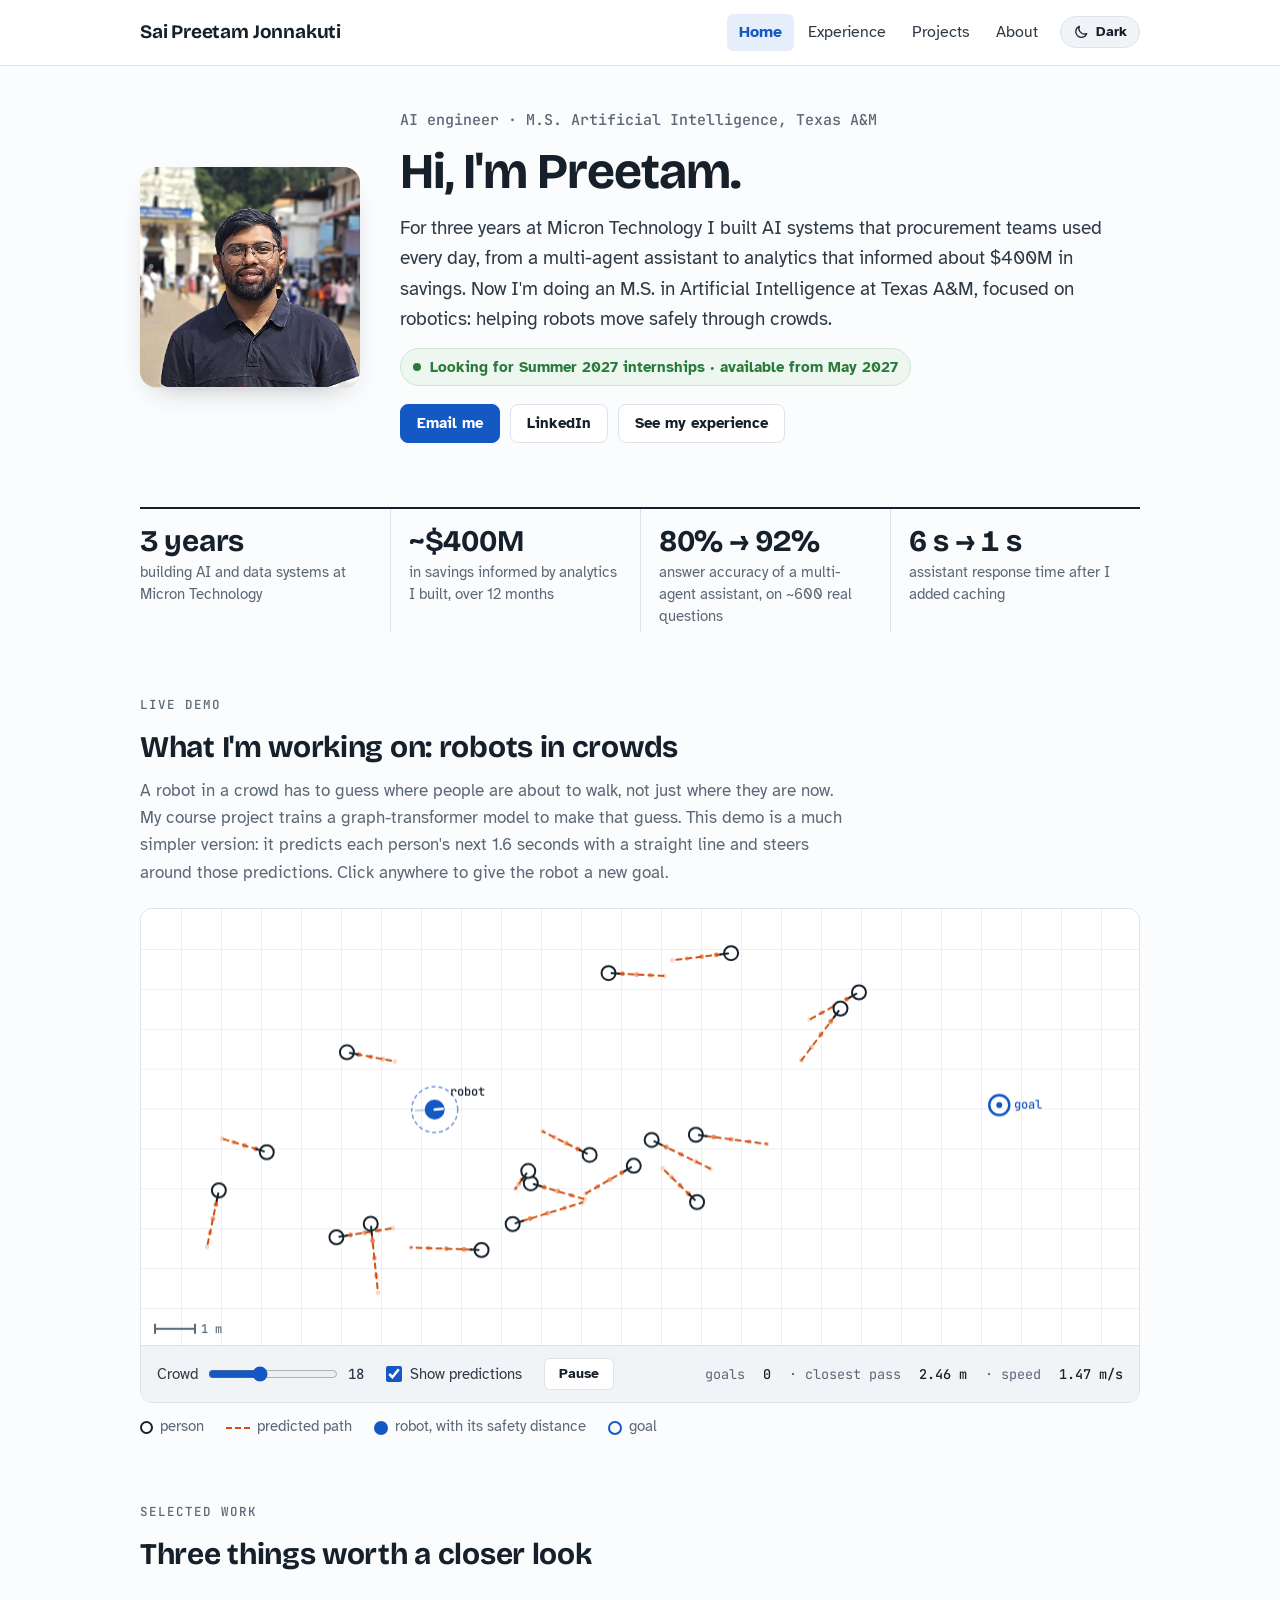
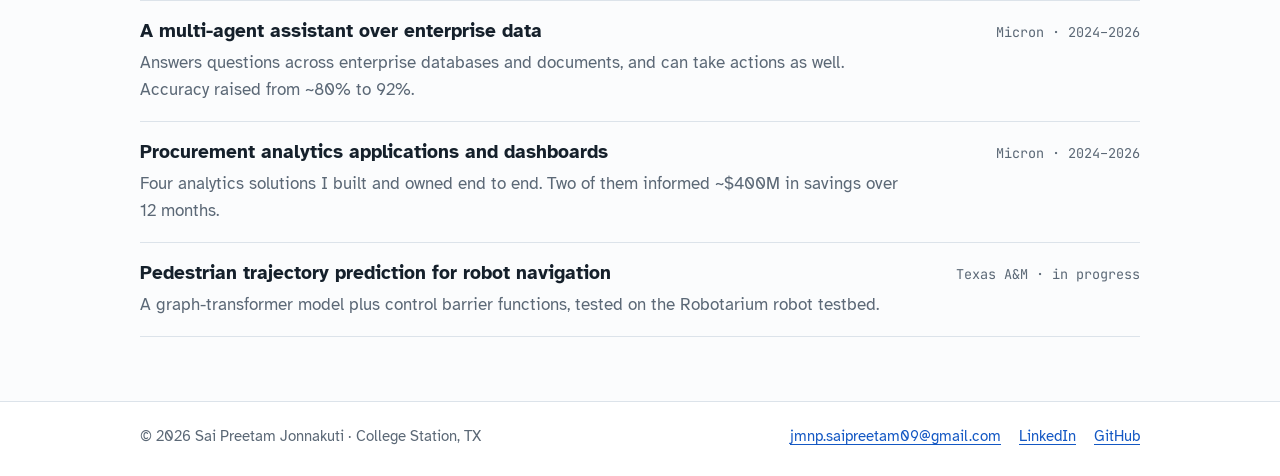
==== index.html @ 2eed58ea "Add portfolio site: Home, Experience, Projects and About pages Light and dark themes, live crowd-nav" ====
<!DOCTYPE html>
<html lang="en">
<head>
<meta charset="utf-8">
<meta name="viewport" content="width=device-width, initial-scale=1">
<title>Sai Preetam Jonnakuti</title>
<meta name="description" content="AI engineer and M.S. AI student at Texas A&M. Three years building AI systems at Micron Technology; now working on robot navigation in crowds. Looking for Summer 2027 internships.">
<meta property="og:type" content="website">
<meta property="og:title" content="Sai Preetam Jonnakuti">
<meta property="og:description" content="AI engineer and M.S. AI student at Texas A&M. Three years building AI systems at Micron Technology; now working on robot navigation in crowds. Looking for Summer 2027 internships.">
<meta property="og:url" content="https://preetam09.github.io/">
<meta property="og:image" content="https://preetam09.github.io/assets/preetam.jpg">
<meta name="color-scheme" content="light dark">
<script>try{var t=localStorage.getItem("theme");if(t==="dark"||t==="light")document.documentElement.setAttribute("data-theme",t);}catch(e){}</script>
<link rel="icon" href="data:image/svg+xml,%3Csvg xmlns='http://www.w3.org/2000/svg' viewBox='0 0 64 64'%3E%3Crect width='64' height='64' rx='14' fill='%231458c4'/%3E%3Ccircle cx='24' cy='40' r='9' fill='%23fff'/%3E%3Cpath d='M30 34 L48 18' stroke='%23fff' stroke-width='5' stroke-linecap='round' stroke-dasharray='5 6'/%3E%3C/svg%3E">
<link rel="preconnect" href="https://fonts.googleapis.com">
<link rel="preconnect" href="https://fonts.gstatic.com" crossorigin>
<link rel="stylesheet" href="https://fonts.googleapis.com/css2?family=Atkinson+Hyperlegible:ital,wght@0,400;0,700;1,400&family=Bricolage+Grotesque:opsz,wght@12..96,500;12..96,700&family=JetBrains+Mono:wght@400;500;700&display=swap">
<link rel="stylesheet" href="assets/style.css">
</head>
<body>
<header class="site-head">
  <div class="wrap">
    <a class="brand" href="index.html">Sai Preetam Jonnakuti</a>
    <div class="head-right">
      <nav class="nav" aria-label="Pages"><a href="index.html" aria-current="page">Home</a><a href="experience.html">Experience</a><a href="projects.html">Projects</a><a href="about.html">About</a></nav>
      <button type="button" class="theme-toggle" id="theme-toggle" aria-label="Switch to dark mode"><span>Dark</span></button>
    </div>
  </div>
</header>
<main>
  <div class="wrap">

<section class="hero" aria-label="Introduction">
  <img class="portrait" src="assets/preetam.jpg" alt="Portrait of Sai Preetam Jonnakuti" width="720" height="720">
  <div class="hero-text">
    <p class="role">AI engineer · M.S. Artificial Intelligence, Texas A&amp;M</p>
    <h1>Hi, I'm Preetam.</h1>
    <p class="lede">For three years at Micron Technology I built AI systems that procurement teams used every day, from a multi-agent assistant to analytics that informed about $400M in savings. Now I'm doing an M.S. in Artificial Intelligence at Texas A&amp;M, focused on robotics: helping robots move safely through crowds.</p>
    <p class="status">Looking for Summer 2027 internships · available from May 2027</p>
    <div class="actions">
      <a class="btn primary" href="mailto:jmnp.saipreetam09@gmail.com">Email me</a>
      <a class="btn" href="https://www.linkedin.com/in/sai-preetam-b53589212" target="_blank" rel="noopener">LinkedIn</a>
      <a class="btn" href="experience.html">See my experience</a>
    </div>
  </div>
</section>

<section class="stats" aria-label="Results at a glance">
  <div class="stat"><b>3 years</b><span>building AI and data systems at Micron Technology</span></div>
  <div class="stat"><b>~$400M</b><span>in savings informed by analytics I built, over 12 months</span></div>
  <div class="stat"><b>80% → 92%</b><span>answer accuracy of a multi-agent assistant, on ~600 real questions</span></div>
  <div class="stat"><b>6 s → 1 s</b><span>assistant response time after I added caching</span></div>
</section>

<section aria-labelledby="demo-h">
  <div class="section-head">
    <p class="eyebrow">Live demo</p>
    <h2 id="demo-h">What I'm working on: robots in crowds</h2>
    <p>A robot in a crowd has to guess where people are about to walk, not just where they are now. My course project trains a graph-transformer model to make that guess. This demo is a much simpler version: it predicts each person's next 1.6 seconds with a straight line and steers around those predictions. Click anywhere to give the robot a new goal.</p>
  </div>
  <div class="demo-card">
    <canvas id="demo" aria-label="Simulation: a robot predicts where pedestrians will walk and steers around them to reach a goal you choose"></canvas>
    <div class="demo-bar">
      <label>Crowd <input type="range" id="crowd" min="4" max="40" value="18" aria-label="Number of pedestrians"><output id="crowd-n">18</output></label>
      <label><input type="checkbox" id="preds" checked> Show predictions</label>
      <button type="button" id="play">Pause</button>
      <span class="telemetry" aria-live="off">goals <b id="t-goals">0</b> · closest pass <b id="t-min">–</b> · speed <b id="t-speed">0.00 m/s</b></span>
    </div>
  </div>
  <div class="legend">
    <span><i class="lg-ped"></i>person</span>
    <span><i class="lg-pred"></i>predicted path</span>
    <span><i class="lg-bot"></i>robot, with its safety distance</span>
    <span><i class="lg-goal"></i>goal</span>
  </div>
</section>

<section aria-labelledby="work-h">
  <div class="section-head">
    <p class="eyebrow">Selected work</p>
    <h2 id="work-h">Three things worth a closer look</h2>
  </div>
  <div class="rows">
    <a class="row" href="experience.html#assistant">
      <h3>A multi-agent assistant over enterprise data</h3><span class="when">Micron · 2024–2026</span>
      <p>Answers questions across enterprise databases and documents, and can take actions as well. Accuracy raised from ~80% to 92%.</p>
    </a>
    <a class="row" href="experience.html#analytics">
      <h3>Procurement analytics applications and dashboards</h3><span class="when">Micron · 2024–2026</span>
      <p>Four analytics solutions I built and owned end to end. Two of them informed ~$400M in savings over 12 months.</p>
    </a>
    <a class="row" href="projects.html#trajectory">
      <h3>Pedestrian trajectory prediction for robot navigation</h3><span class="when">Texas A&amp;M · in progress</span>
      <p>A graph-transformer model plus control barrier functions, tested on the Robotarium robot testbed.</p>
    </a>
  </div>
</section>

  </div>
</main>
<footer class="site-foot">
  <div class="wrap">
    <span>© 2026 Sai Preetam Jonnakuti · College Station, TX</span>
    <nav aria-label="Elsewhere">
      <a href="mailto:jmnp.saipreetam09@gmail.com">jmnp.saipreetam09@gmail.com</a>
      <a href="https://www.linkedin.com/in/sai-preetam-b53589212" target="_blank" rel="noopener">LinkedIn</a>
      <a href="https://github.com/Preetam09" target="_blank" rel="noopener">GitHub</a>
    </nav>
  </div>
</footer>
<script src="assets/site.js"></script>
<script src="assets/sim.js"></script>
</body>
</html>
---- assets/style.css ----
/* Layout: one centered reading column (~1040px), plain header with name + 4 links,
   hero = portrait beside intro, then a ruled stats row, the live demo, and simple lists. */
:root {
  --bg: #fbfcfd;
  --surface: #f1f4f7;
  --card: #ffffff;
  --ink: #15202b;
  --body: #2e3a46;
  --muted: #5b6876;
  --line: #dce3ea;
  --accent: #1458c4;
  --accent-soft: #e7eefb;
  --warm: #d4500f;
  --ok: #2b7a3d;
  --accent-hover: #0f4aa8;
  --on-accent: #ffffff;
  --status-bg: #edf7ef;
  --status-line: #cfe7d4;
  --pill-bg: #fff3e8;
  --pill-fg: #a8410d;
  --shadow: rgba(21, 32, 43, 0.45);
  --display: "Bricolage Grotesque", "Segoe UI", system-ui, sans-serif;
  --text: "Atkinson Hyperlegible", system-ui, -apple-system, "Segoe UI", Roboto, sans-serif;
  --mono: "JetBrains Mono", ui-monospace, SFMono-Regular, Menlo, Consolas, monospace;
  color-scheme: light;
}
@media (prefers-color-scheme: dark) {
  :root:not([data-theme="light"]) {
    --bg: #0f1419; --surface: #18202a; --card: #141b23; --ink: #eef2f6; --body: #c9d2dc; --muted: #94a1af; --line: #2a3542;
    --accent: #6ea8ff; --accent-soft: #1c2a40; --warm: #ff8a4c; --ok: #5fd07a; --accent-hover: #8dbbff; --on-accent: #0b1220;
    --status-bg: #132a1b; --status-line: #24492f; --pill-bg: #3a2414; --pill-fg: #ffb27d; --shadow: rgba(0, 0, 0, 0.6);
    color-scheme: dark;
  }
}
:root[data-theme="dark"] {
  --bg: #0f1419; --surface: #18202a; --card: #141b23; --ink: #eef2f6; --body: #c9d2dc; --muted: #94a1af; --line: #2a3542;
  --accent: #6ea8ff; --accent-soft: #1c2a40; --warm: #ff8a4c; --ok: #5fd07a; --accent-hover: #8dbbff; --on-accent: #0b1220;
  --status-bg: #132a1b; --status-line: #24492f; --pill-bg: #3a2414; --pill-fg: #ffb27d; --shadow: rgba(0, 0, 0, 0.6);
  color-scheme: dark;
}

* { box-sizing: border-box; }
html { -webkit-text-size-adjust: 100%; scroll-behavior: smooth; }
body {
  margin: 0;
  background: var(--bg);
  color: var(--body);
  font: 17px/1.6 var(--text);
}
img { max-width: 100%; display: block; }
a { color: var(--accent); text-underline-offset: 3px; text-decoration-thickness: 1px; }
a:hover { text-decoration-thickness: 2px; }
:focus-visible { outline: 3px solid var(--accent); outline-offset: 3px; border-radius: 3px; }
::selection { background: var(--accent-soft); }

.wrap {
  max-width: 1040px;
  margin: 0 auto;
  padding-left: max(20px, env(safe-area-inset-left, 0px));
  padding-right: max(20px, env(safe-area-inset-right, 0px));
}

/* ---------- header ---------- */
.site-head { border-bottom: 1px solid var(--line); background: var(--card); }
.site-head .wrap { display: flex; flex-wrap: wrap; align-items: center; justify-content: space-between; gap: 8px 24px; padding-block: 14px; }
.brand { font: 700 19px/1.2 var(--display); color: var(--ink); text-decoration: none; letter-spacing: -0.01em; }
.brand span { color: var(--muted); font-weight: 500; }
.head-right { display: flex; flex-wrap: wrap; align-items: center; gap: 6px 10px; }
.nav { display: flex; flex-wrap: wrap; gap: 2px; }
.theme-toggle {
  display: inline-flex; align-items: center; gap: 7px; cursor: pointer;
  font: 700 14px/1 var(--text); color: var(--ink); background: var(--surface);
  border: 1px solid var(--line); border-radius: 999px; padding: 7px 12px;
}
.theme-toggle:hover { border-color: var(--muted); }
.theme-toggle svg { width: 16px; height: 16px; flex: none; }
.nav a {
  color: var(--body); text-decoration: none; font-size: 15.5px;
  padding: 6px 12px; border-radius: 6px;
}
.nav a:hover { background: var(--surface); }
.nav a[aria-current="page"] { color: var(--accent); background: var(--accent-soft); font-weight: 700; }

main { padding-block: 44px 64px; }
main > .wrap { display: grid; gap: 64px; }
main > .wrap > * { min-width: 0; }

h1, h2, h3 { color: var(--ink); text-wrap: balance; }
h1 { font: 700 clamp(34px, 5vw, 50px)/1.08 var(--display); letter-spacing: -0.02em; margin: 0; }
h2 { font: 700 clamp(24px, 3vw, 30px)/1.2 var(--display); letter-spacing: -0.01em; margin: 0 0 6px; }
h3 { font: 700 19px/1.35 var(--text); margin: 0; }
p { margin: 0; }
.lede { font-size: 19px; color: var(--body); max-width: 62ch; }
.muted { color: var(--muted); }
.eyebrow { font: 500 12.5px/1.4 var(--mono); letter-spacing: 0.08em; text-transform: uppercase; color: var(--muted); margin: 0 0 10px; }
.section-head { display: grid; gap: 6px; margin-bottom: 22px; }
.section-head p { color: var(--muted); max-width: 64ch; }

/* ---------- hero ---------- */
.hero { display: grid; grid-template-columns: 220px minmax(0, 1fr); gap: 40px; align-items: center; }
.portrait { width: 220px; height: auto; aspect-ratio: 1; border-radius: 16px; object-fit: cover; background: var(--surface); box-shadow: 0 1px 0 var(--line), 0 12px 30px -18px var(--shadow); }
.hero-text { display: grid; gap: 14px; min-width: 0; }
.role { font: 500 15px/1.4 var(--mono); color: var(--muted); margin: 0; }
.status {
  display: inline-flex; align-items: center; gap: 9px; justify-self: start;
  background: var(--status-bg); color: var(--ok); border: 1px solid var(--status-line);
  padding: 6px 12px; border-radius: 999px; font-size: 15px; font-weight: 700;
}
.status::before { content: ""; width: 8px; height: 8px; border-radius: 50%; background: var(--ok); flex: none; }
.actions { display: flex; flex-wrap: wrap; gap: 10px; margin-top: 4px; }
.btn {
  display: inline-flex; align-items: center; gap: 8px;
  font: 700 15px/1 var(--text); text-decoration: none;
  padding: 11px 16px; border-radius: 8px; border: 1px solid var(--line);
  background: var(--card); color: var(--ink); cursor: pointer;
}
.btn:hover { border-color: var(--muted); text-decoration: none; }
.btn.primary { background: var(--accent); border-color: var(--accent); color: var(--on-accent); }
.btn.primary:hover { background: var(--accent-hover); border-color: var(--accent-hover); }
@media (max-width: 720px) {
  .hero { grid-template-columns: minmax(0, 1fr); gap: 22px; }
  .portrait { width: 150px; }
}

/* ---------- stats ---------- */
.stats { display: grid; grid-template-columns: repeat(4, minmax(0, 1fr)); border-top: 2px solid var(--ink); }
.stat { padding: 16px 18px 4px 0; display: grid; gap: 4px; align-content: start; }
.stat + .stat { padding-left: 18px; border-left: 1px solid var(--line); }
.stat b { font: 700 clamp(22px, 6vw, 30px)/1.1 var(--display); color: var(--ink); font-variant-numeric: tabular-nums; letter-spacing: -0.01em; }
.stat span { font-size: 15px; color: var(--muted); line-height: 1.45; }
@media (max-width: 820px) {
  .stats { grid-template-columns: repeat(2, minmax(0, 1fr)); }
  .stat:nth-child(3) { border-left: 0; padding-left: 0; }
  .stat:nth-child(n+3) { border-top: 1px solid var(--line); margin-top: 8px; }
}

/* ---------- demo ---------- */
.demo-card { border: 1px solid var(--line); border-radius: 12px; background: var(--card); overflow: hidden; }
#demo { display: block; width: 100%; aspect-ratio: 16 / 7; cursor: crosshair; touch-action: manipulation; }
@media (max-width: 640px) { #demo { aspect-ratio: 1 / 1; } }
.demo-bar {
  display: flex; flex-wrap: wrap; align-items: center; gap: 10px 22px;
  padding: 12px 16px; border-top: 1px solid var(--line); background: var(--surface);
  font-size: 15px;
}
.demo-bar label { display: inline-flex; align-items: center; gap: 8px; cursor: pointer; }
.demo-bar input[type="range"] { accent-color: var(--accent); width: 130px; }
.demo-bar input[type="checkbox"] { accent-color: var(--accent); width: 16px; height: 16px; margin: 0; }
.demo-bar output { font: 500 14px/1 var(--mono); min-width: 2ch; }
.demo-bar button { font: 700 14px/1 var(--text); padding: 8px 14px; border-radius: 6px; border: 1px solid var(--line); background: var(--card); color: var(--ink); cursor: pointer; }
.demo-bar button:hover { border-color: var(--muted); }
.telemetry { display: flex; flex-wrap: wrap; gap: 4px 18px; margin-left: auto; font: 13.5px/1.5 var(--mono); color: var(--muted); }
.telemetry b { color: var(--ink); font-weight: 500; font-variant-numeric: tabular-nums; }
@media (max-width: 640px) { .telemetry { margin-left: 0; } }
.legend { display: flex; flex-wrap: wrap; gap: 6px 22px; margin-top: 12px; font-size: 14.5px; color: var(--muted); }
.legend i { display: inline-block; vertical-align: middle; margin-right: 7px; }
.lg-ped { width: 13px; height: 13px; border-radius: 50%; border: 2px solid var(--ink); background: var(--card); }
.lg-pred { width: 24px; border-top: 2px dashed var(--warm); }
.lg-bot { width: 14px; height: 14px; border-radius: 50%; background: var(--accent); }
.lg-goal { width: 14px; height: 14px; border-radius: 50%; border: 2px solid var(--accent); }

/* ---------- lists of work ---------- */
.rows { display: grid; border-top: 1px solid var(--line); }
.row {
  display: grid; grid-template-columns: minmax(0, 1fr) auto; gap: 4px 24px; align-items: baseline;
  padding: 18px 0; border-bottom: 1px solid var(--line); color: inherit; text-decoration: none;
}
a.row:hover h3 { color: var(--accent); }
.row p { grid-column: 1 / -1; color: var(--muted); max-width: 70ch; }
.when { font: 13.5px/1.4 var(--mono); color: var(--muted); white-space: nowrap; }
.go { font: 500 14px/1 var(--mono); color: var(--accent); }

/* ---------- experience ---------- */
.job { display: grid; gap: 14px; }
.job-head { display: flex; flex-wrap: wrap; align-items: baseline; justify-content: space-between; gap: 4px 20px; padding-bottom: 10px; border-bottom: 2px solid var(--ink); }
.job-head h2 { margin: 0; }
.job-head .role { width: 100%; }
.sub { font: 700 15px/1.3 var(--mono); color: var(--muted); letter-spacing: 0.04em; text-transform: uppercase; margin: 10px 0 2px; scroll-margin-top: 20px; }
.points { margin: 0; padding-left: 20px; display: grid; gap: 10px; max-width: 76ch; }
.points li::marker { color: var(--accent); }
.points b { color: var(--ink); }
.note { background: var(--surface); border-radius: 12px; padding: 22px 24px; display: grid; gap: 12px; }
.note h2 { font-size: 22px; }

/* ---------- projects ---------- */
.grid-2 { display: grid; grid-template-columns: repeat(2, minmax(0, 1fr)); gap: 18px; }
@media (max-width: 760px) { .grid-2 { grid-template-columns: minmax(0, 1fr); } }
.proj { border: 1px solid var(--line); border-radius: 12px; background: var(--card); padding: 20px 22px; display: flex; flex-direction: column; gap: 10px; min-width: 0; scroll-margin-top: 20px; }
.proj.feature { border-color: var(--accent); box-shadow: inset 0 3px 0 var(--accent); }
.proj-head { display: flex; flex-wrap: wrap; gap: 4px 14px; align-items: baseline; justify-content: space-between; }
.proj p { color: var(--body); }
.proj .when { white-space: normal; }
@media (max-width: 560px) { .row { grid-template-columns: minmax(0, 1fr); } }
.tags { display: flex; flex-wrap: wrap; gap: 6px; margin-top: auto; padding-top: 4px; }
.tags span { font: 12.5px/1.6 var(--mono); color: var(--muted); background: var(--surface); padding: 1px 8px; border-radius: 4px; }
.pill { font: 700 12px/1.5 var(--mono); padding: 2px 8px; border-radius: 999px; background: var(--pill-bg); color: var(--pill-fg); white-space: nowrap; }
.pill.live { background: var(--status-bg); color: var(--ok); }
.stack { display: grid; gap: 18px; }

/* ---------- about ---------- */
.about-grid { display: grid; grid-template-columns: minmax(0, 1.4fr) minmax(0, 1fr); gap: 48px; align-items: start; }
@media (max-width: 820px) { .about-grid { grid-template-columns: minmax(0, 1fr); gap: 40px; } }
.prose { display: grid; gap: 14px; max-width: 64ch; }
.edu { display: grid; gap: 4px; padding: 16px 0; border-bottom: 1px solid var(--line); }
.edu:first-of-type { border-top: 1px solid var(--line); }
.edu-head { display: flex; flex-wrap: wrap; justify-content: space-between; gap: 2px 16px; align-items: baseline; }
.skills { display: grid; gap: 14px; margin: 0; }
.skills div { display: grid; gap: 2px; }
.skills dt { font: 700 13px/1.4 var(--mono); text-transform: uppercase; letter-spacing: 0.06em; color: var(--muted); }
.skills dd { margin: 0; }
.contact { background: var(--card); border: 1px solid var(--line); border-radius: 12px; padding: 22px 24px; display: grid; gap: 14px; }
.contact dl { margin: 0; display: grid; grid-template-columns: minmax(0, 1fr); gap: 2px; }
.contact dd + dt { margin-top: 10px; }
.contact dt { font: 13px/1.4 var(--mono); color: var(--muted); text-transform: uppercase; letter-spacing: 0.06em; }
.contact dd { margin: 0; overflow-wrap: anywhere; }
.copy { font: 700 12.5px/1 var(--text); margin-left: 8px; padding: 5px 9px; border-radius: 5px; border: 1px solid var(--line); background: var(--card); color: var(--ink); cursor: pointer; vertical-align: 1px; }
.copy:hover { border-color: var(--muted); }
.section-head + .about-grid { margin-top: -36px; }

/* ---------- footer ---------- */
.site-foot { border-top: 1px solid var(--line); background: var(--card); }
.site-foot .wrap { display: flex; flex-wrap: wrap; justify-content: space-between; gap: 10px 24px; padding-block: 22px 28px; font-size: 15px; color: var(--muted); }
.site-foot nav { display: flex; flex-wrap: wrap; gap: 6px 18px; }

@media (prefers-reduced-motion: reduce) { html { scroll-behavior: auto; } }
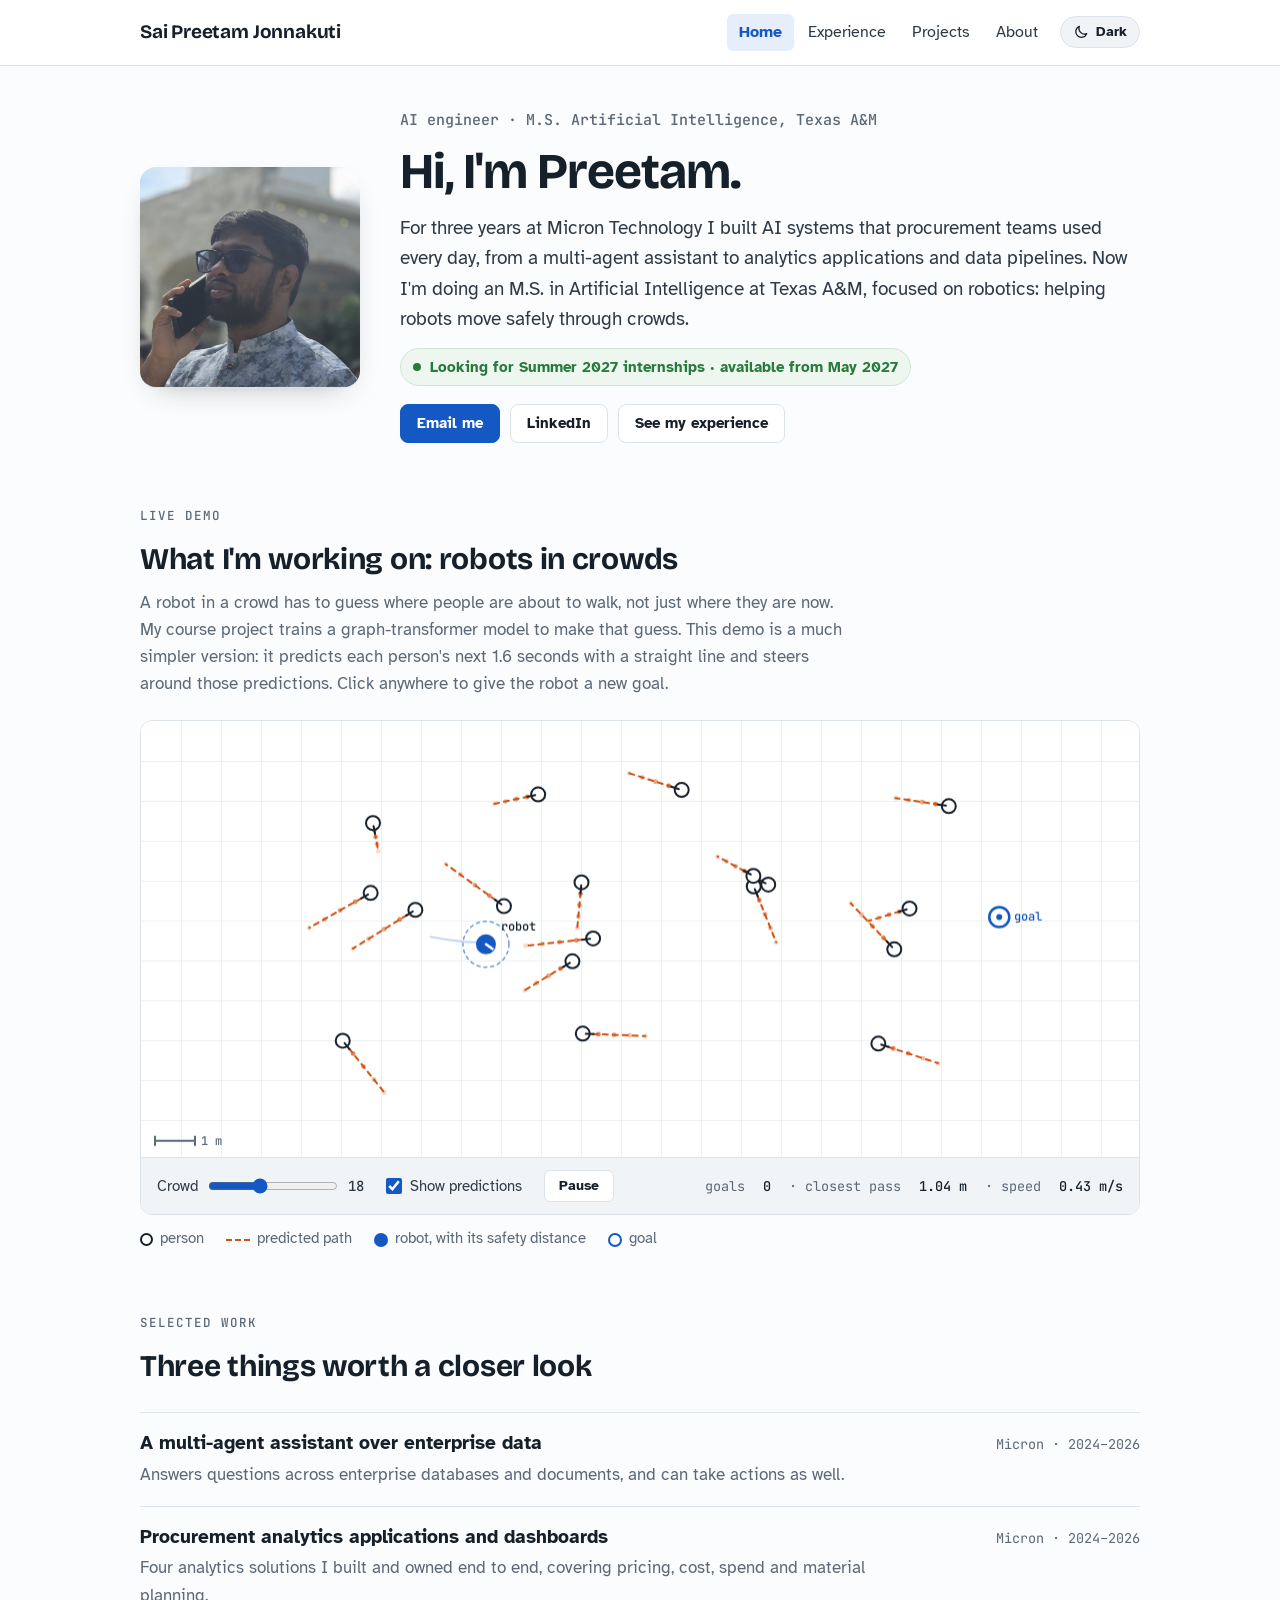
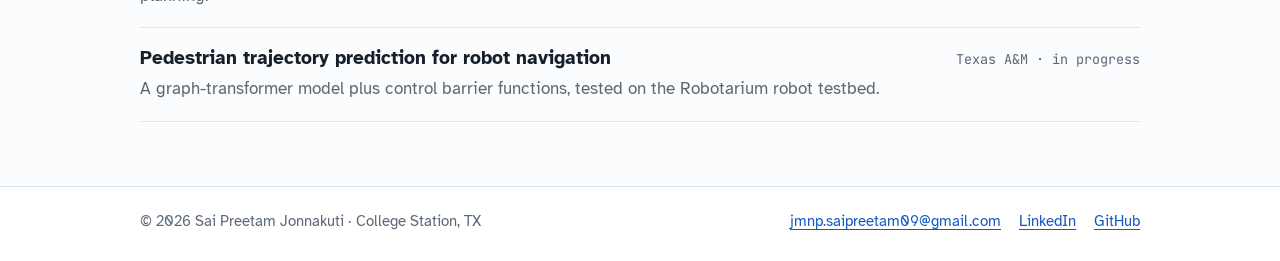
==== commit d606edcd: "Use new portrait; remove headline numbers from the home page Co-Authored-By: Claude Opus 5.5 <norepl" ====
--- a/index.html
+++ b/index.html
@@ -36,7 +36,7 @@
   <div class="hero-text">
     <p class="role">AI engineer · M.S. Artificial Intelligence, Texas A&amp;M</p>
     <h1>Hi, I'm Preetam.</h1>
-    <p class="lede">For three years at Micron Technology I built AI systems that procurement teams used every day, from a multi-agent assistant to analytics that informed about $400M in savings. Now I'm doing an M.S. in Artificial Intelligence at Texas A&amp;M, focused on robotics: helping robots move safely through crowds.</p>
+    <p class="lede">For three years at Micron Technology I built AI systems that procurement teams used every day, from a multi-agent assistant to analytics applications and data pipelines. Now I'm doing an M.S. in Artificial Intelligence at Texas A&amp;M, focused on robotics: helping robots move safely through crowds.</p>
     <p class="status">Looking for Summer 2027 internships · available from May 2027</p>
     <div class="actions">
       <a class="btn primary" href="mailto:jmnp.saipreetam09@gmail.com">Email me</a>
@@ -44,13 +44,6 @@
       <a class="btn" href="experience.html">See my experience</a>
     </div>
   </div>
-</section>
-
-<section class="stats" aria-label="Results at a glance">
-  <div class="stat"><b>3 years</b><span>building AI and data systems at Micron Technology</span></div>
-  <div class="stat"><b>~$400M</b><span>in savings informed by analytics I built, over 12 months</span></div>
-  <div class="stat"><b>80% → 92%</b><span>answer accuracy of a multi-agent assistant, on ~600 real questions</span></div>
-  <div class="stat"><b>6 s → 1 s</b><span>assistant response time after I added caching</span></div>
 </section>
 
 <section aria-labelledby="demo-h">
@@ -84,11 +77,11 @@
   <div class="rows">
     <a class="row" href="experience.html#assistant">
       <h3>A multi-agent assistant over enterprise data</h3><span class="when">Micron · 2024–2026</span>
-      <p>Answers questions across enterprise databases and documents, and can take actions as well. Accuracy raised from ~80% to 92%.</p>
+      <p>Answers questions across enterprise databases and documents, and can take actions as well.</p>
     </a>
     <a class="row" href="experience.html#analytics">
       <h3>Procurement analytics applications and dashboards</h3><span class="when">Micron · 2024–2026</span>
-      <p>Four analytics solutions I built and owned end to end. Two of them informed ~$400M in savings over 12 months.</p>
+      <p>Four analytics solutions I built and owned end to end, covering pricing, cost, spend and material planning.</p>
     </a>
     <a class="row" href="projects.html#trajectory">
       <h3>Pedestrian trajectory prediction for robot navigation</h3><span class="when">Texas A&amp;M · in progress</span>
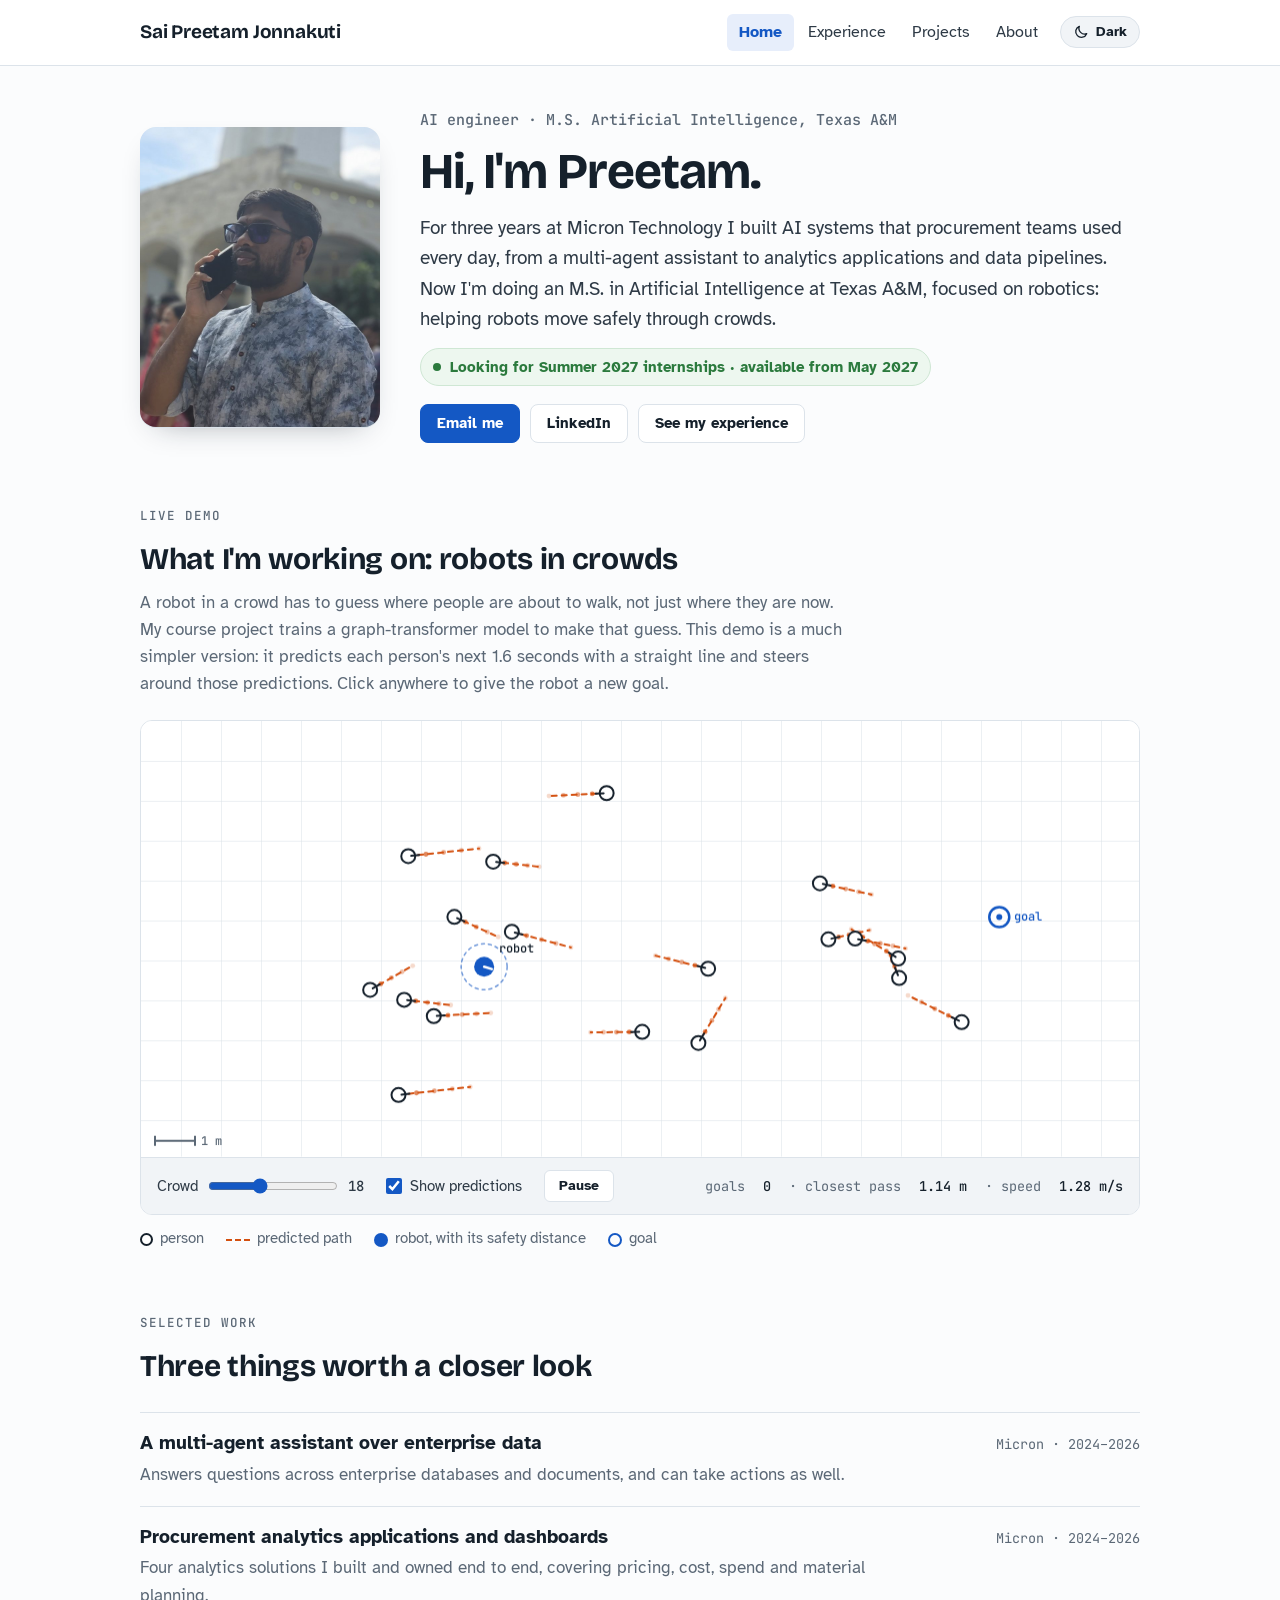
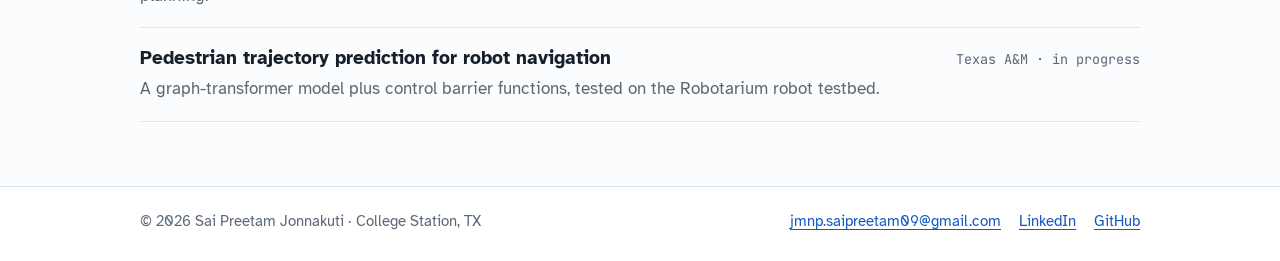
==== commit e7af7aa2: "Show more of the portrait in a 4:5 frame Co-Authored-By: Claude Opus 5.5 <noreply@anthropic.com> Cla" ====
--- a/index.html
+++ b/index.html
@@ -32,7 +32,7 @@
   <div class="wrap">
 
 <section class="hero" aria-label="Introduction">
-  <img class="portrait" src="assets/preetam.jpg" alt="Portrait of Sai Preetam Jonnakuti" width="720" height="720">
+  <img class="portrait" src="assets/preetam.jpg" alt="Portrait of Sai Preetam Jonnakuti" width="720" height="900">
   <div class="hero-text">
     <p class="role">AI engineer · M.S. Artificial Intelligence, Texas A&amp;M</p>
     <h1>Hi, I'm Preetam.</h1>
--- a/assets/style.css
+++ b/assets/style.css
@@ -97,8 +97,8 @@
 .section-head p { color: var(--muted); max-width: 64ch; }
 
 /* ---------- hero ---------- */
-.hero { display: grid; grid-template-columns: 220px minmax(0, 1fr); gap: 40px; align-items: center; }
-.portrait { width: 220px; height: auto; aspect-ratio: 1; border-radius: 16px; object-fit: cover; background: var(--surface); box-shadow: 0 1px 0 var(--line), 0 12px 30px -18px var(--shadow); }
+.hero { display: grid; grid-template-columns: 240px minmax(0, 1fr); gap: 40px; align-items: center; }
+.portrait { width: 240px; height: auto; aspect-ratio: 4 / 5; border-radius: 16px; object-fit: cover; background: var(--surface); box-shadow: 0 1px 0 var(--line), 0 12px 30px -18px var(--shadow); }
 .hero-text { display: grid; gap: 14px; min-width: 0; }
 .role { font: 500 15px/1.4 var(--mono); color: var(--muted); margin: 0; }
 .status {
@@ -119,7 +119,7 @@
 .btn.primary:hover { background: var(--accent-hover); border-color: var(--accent-hover); }
 @media (max-width: 720px) {
   .hero { grid-template-columns: minmax(0, 1fr); gap: 22px; }
-  .portrait { width: 150px; }
+  .portrait { width: 180px; }
 }
 
 /* ---------- stats ---------- */
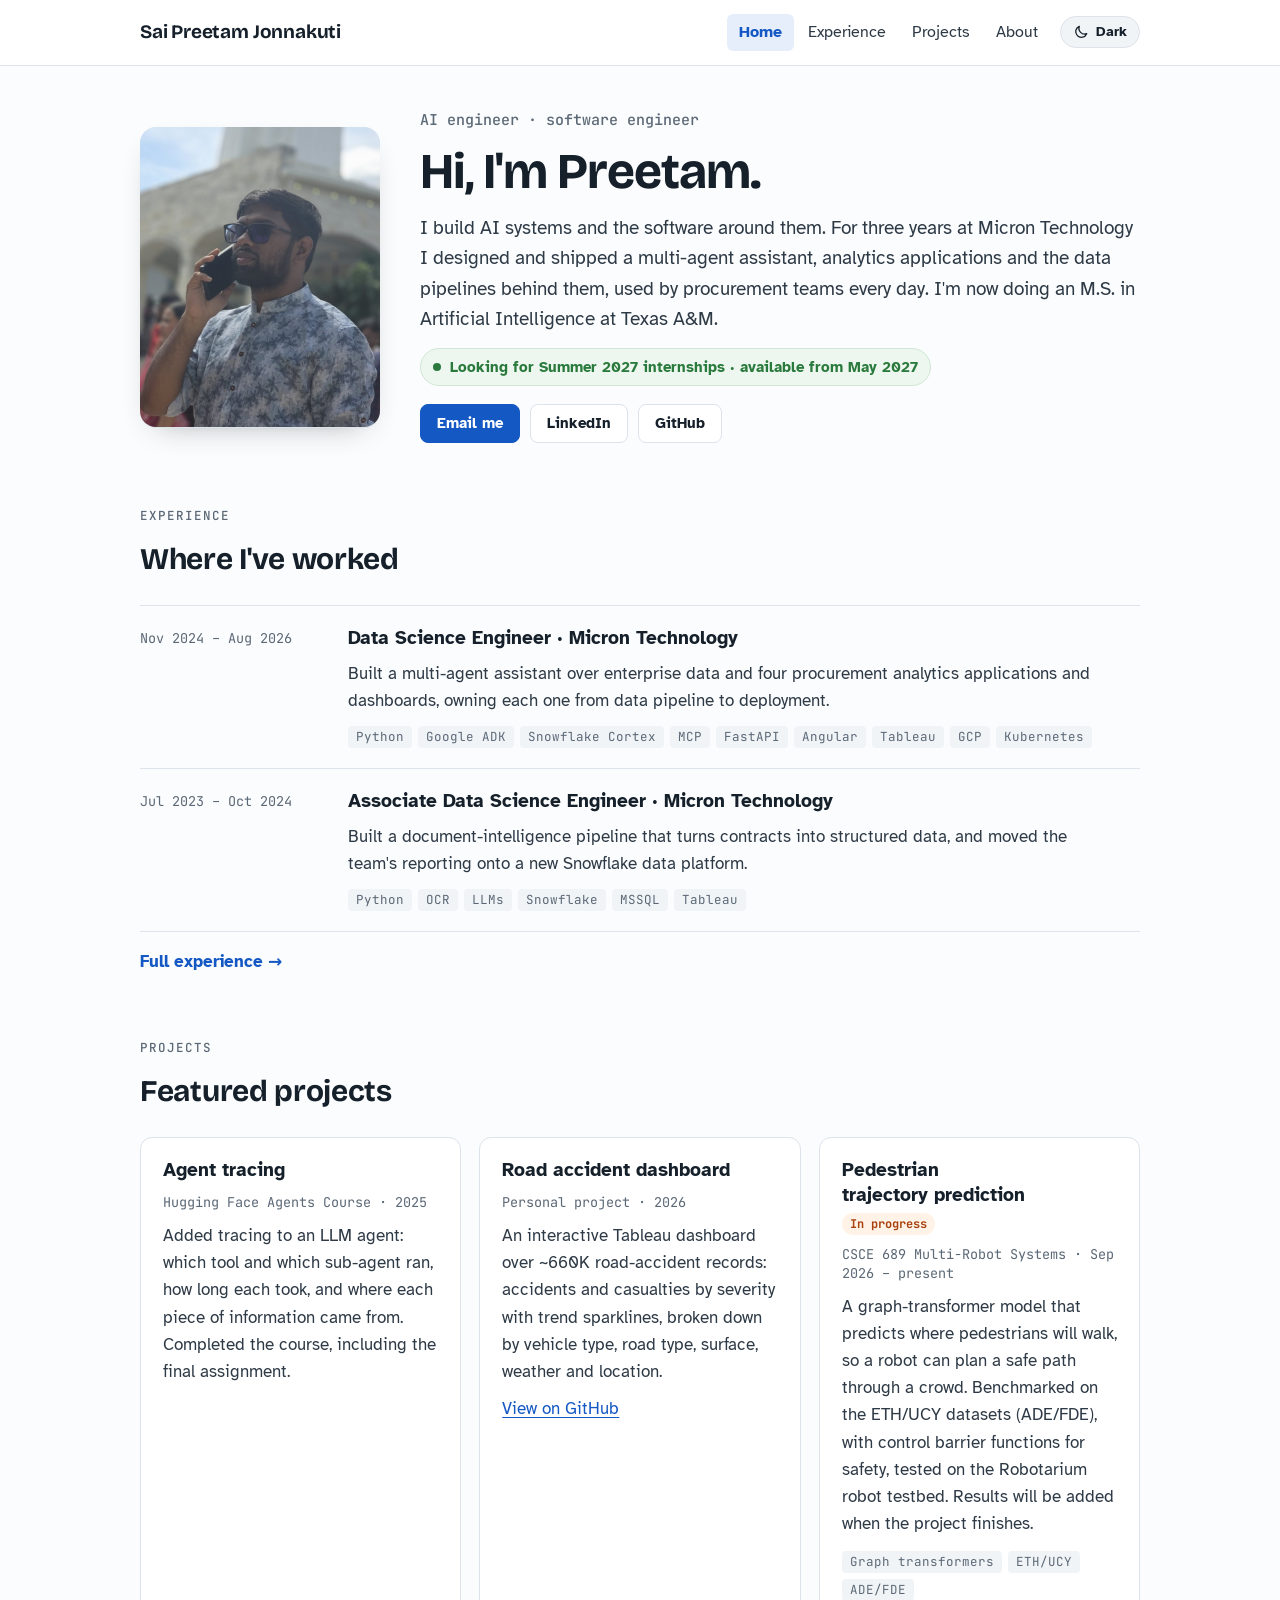
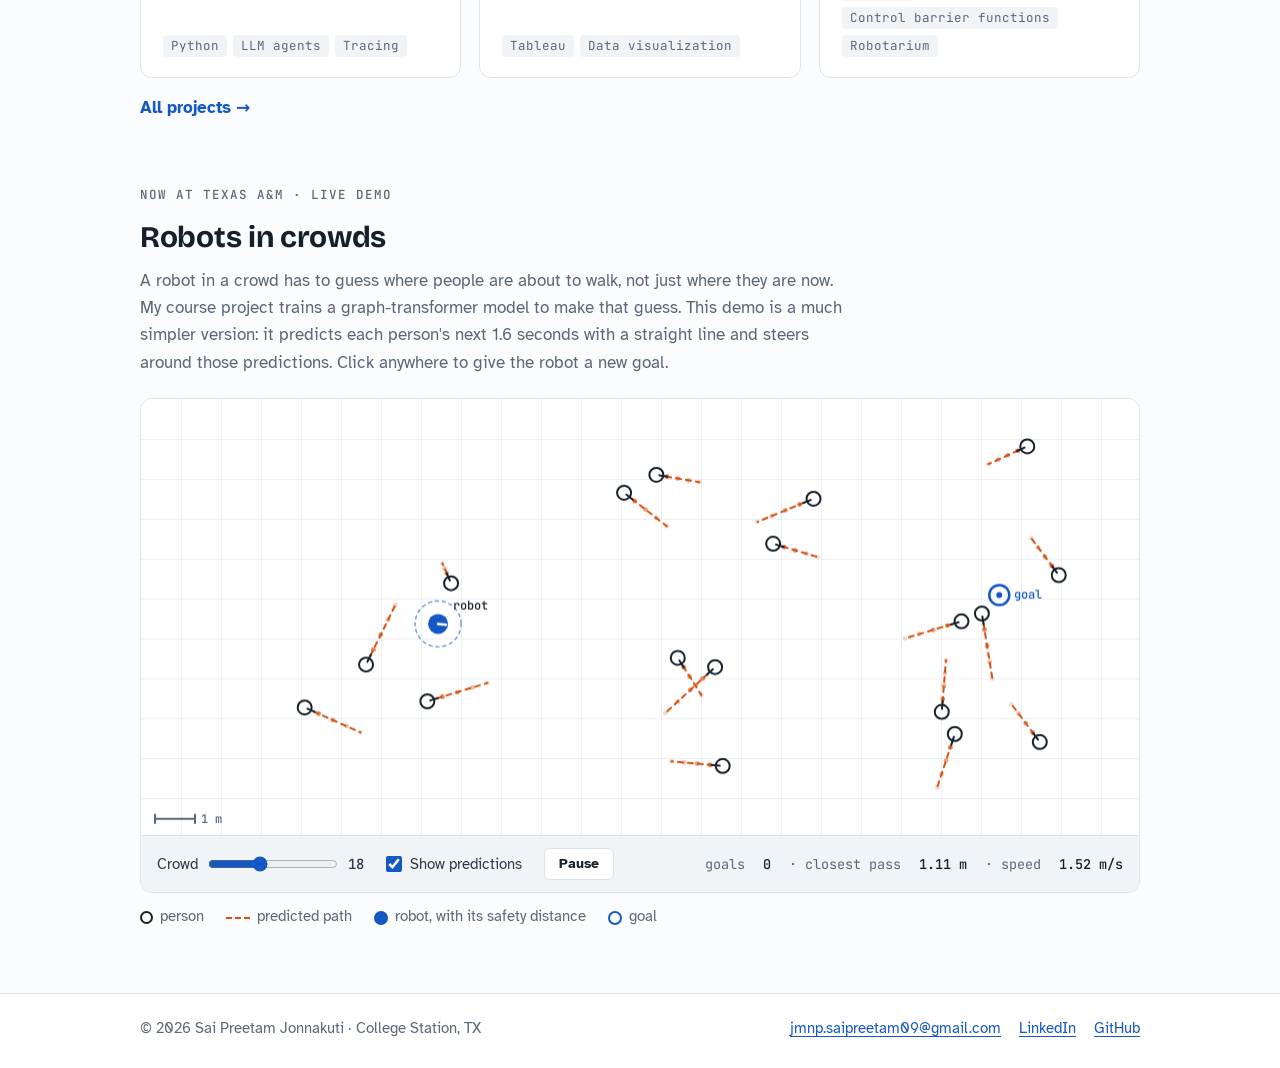
==== commit 1b864a79: "Reshape site like AI/SWE portfolios; version asset URLs so the new photo loads Home: positioning lin" ====
--- a/index.html
+++ b/index.html
@@ -9,14 +9,14 @@
 <meta property="og:title" content="Sai Preetam Jonnakuti">
 <meta property="og:description" content="AI engineer and M.S. AI student at Texas A&M. Three years building AI systems at Micron Technology; now working on robot navigation in crowds. Looking for Summer 2027 internships.">
 <meta property="og:url" content="https://preetam09.github.io/">
-<meta property="og:image" content="https://preetam09.github.io/assets/preetam.jpg">
+<meta property="og:image" content="https://preetam09.github.io/assets/preetam.jpg?v=c82f72fc">
 <meta name="color-scheme" content="light dark">
 <script>try{var t=localStorage.getItem("theme");if(t==="dark"||t==="light")document.documentElement.setAttribute("data-theme",t);}catch(e){}</script>
 <link rel="icon" href="data:image/svg+xml,%3Csvg xmlns='http://www.w3.org/2000/svg' viewBox='0 0 64 64'%3E%3Crect width='64' height='64' rx='14' fill='%231458c4'/%3E%3Ccircle cx='24' cy='40' r='9' fill='%23fff'/%3E%3Cpath d='M30 34 L48 18' stroke='%23fff' stroke-width='5' stroke-linecap='round' stroke-dasharray='5 6'/%3E%3C/svg%3E">
 <link rel="preconnect" href="https://fonts.googleapis.com">
 <link rel="preconnect" href="https://fonts.gstatic.com" crossorigin>
 <link rel="stylesheet" href="https://fonts.googleapis.com/css2?family=Atkinson+Hyperlegible:ital,wght@0,400;0,700;1,400&family=Bricolage+Grotesque:opsz,wght@12..96,500;12..96,700&family=JetBrains+Mono:wght@400;500;700&display=swap">
-<link rel="stylesheet" href="assets/style.css">
+<link rel="stylesheet" href="assets/style.css?v=54db21f4">
 </head>
 <body>
 <header class="site-head">
@@ -32,24 +32,72 @@
   <div class="wrap">
 
 <section class="hero" aria-label="Introduction">
-  <img class="portrait" src="assets/preetam.jpg" alt="Portrait of Sai Preetam Jonnakuti" width="720" height="900">
+  <img class="portrait" src="assets/preetam.jpg?v=c82f72fc" alt="Portrait of Sai Preetam Jonnakuti" width="720" height="900">
   <div class="hero-text">
-    <p class="role">AI engineer · M.S. Artificial Intelligence, Texas A&amp;M</p>
+    <p class="role">AI engineer · software engineer</p>
     <h1>Hi, I'm Preetam.</h1>
-    <p class="lede">For three years at Micron Technology I built AI systems that procurement teams used every day, from a multi-agent assistant to analytics applications and data pipelines. Now I'm doing an M.S. in Artificial Intelligence at Texas A&amp;M, focused on robotics: helping robots move safely through crowds.</p>
+    <p class="lede">I build AI systems and the software around them. For three years at Micron Technology I designed and shipped a multi-agent assistant, analytics applications and the data pipelines behind them, used by procurement teams every day. I'm now doing an M.S. in Artificial Intelligence at Texas A&amp;M.</p>
     <p class="status">Looking for Summer 2027 internships · available from May 2027</p>
     <div class="actions">
       <a class="btn primary" href="mailto:jmnp.saipreetam09@gmail.com">Email me</a>
       <a class="btn" href="https://www.linkedin.com/in/sai-preetam-b53589212" target="_blank" rel="noopener">LinkedIn</a>
-      <a class="btn" href="experience.html">See my experience</a>
+      <a class="btn" href="https://github.com/Preetam09" target="_blank" rel="noopener">GitHub</a>
     </div>
   </div>
 </section>
 
+<section aria-labelledby="xp-h">
+  <div class="section-head"><p class="eyebrow">Experience</p><h2 id="xp-h">Where I've worked</h2></div>
+  <div class="xp-list">
+    <article class="xp">
+      <span class="when">Nov 2024 – Aug 2026</span>
+      <div class="xp-body">
+        <h3>Data Science Engineer · Micron Technology</h3>
+        <p>Built a multi-agent assistant over enterprise data and four procurement analytics applications and dashboards, owning each one from data pipeline to deployment.</p>
+        <div class="tags"><span>Python</span><span>Google ADK</span><span>Snowflake Cortex</span><span>MCP</span><span>FastAPI</span><span>Angular</span><span>Tableau</span><span>GCP</span><span>Kubernetes</span></div>
+      </div>
+    </article>
+    <article class="xp">
+      <span class="when">Jul 2023 – Oct 2024</span>
+      <div class="xp-body">
+        <h3>Associate Data Science Engineer · Micron Technology</h3>
+        <p>Built a document-intelligence pipeline that turns contracts into structured data, and moved the team's reporting onto a new Snowflake data platform.</p>
+        <div class="tags"><span>Python</span><span>OCR</span><span>LLMs</span><span>Snowflake</span><span>MSSQL</span><span>Tableau</span></div>
+      </div>
+    </article>
+  </div>
+  <p class="more"><a href="experience.html">Full experience →</a></p>
+</section>
+
+<section aria-labelledby="feat-h">
+  <div class="section-head"><p class="eyebrow">Projects</p><h2 id="feat-h">Featured projects</h2></div>
+  <div class="cards">
+    <article class="proj">
+      <div class="proj-head"><h3>Agent tracing</h3></div>
+      <span class="when">Hugging Face Agents Course · 2025</span>
+      <p>Added tracing to an LLM agent: which tool and which sub-agent ran, how long each took, and where each piece of information came from. Completed the course, including the final assignment.</p>
+      <div class="tags"><span>Python</span><span>LLM agents</span><span>Tracing</span></div>
+    </article>
+    <article class="proj">
+      <div class="proj-head"><h3>Road accident dashboard</h3></div>
+      <span class="when">Personal project · 2026</span>
+      <p>An interactive Tableau dashboard over ~660K road-accident records: accidents and casualties by severity with trend sparklines, broken down by vehicle type, road type, surface, weather and location.</p><p><a href="https://github.com/Preetam09/Tableau_Projects" target="_blank" rel="noopener">View on GitHub</a></p>
+      <div class="tags"><span>Tableau</span><span>Data visualization</span></div>
+    </article>
+    <article class="proj">
+      <div class="proj-head"><h3>Pedestrian trajectory prediction</h3><span class="pill">In progress</span></div>
+      <span class="when">CSCE 689 Multi-Robot Systems · Sep 2026 – present</span>
+      <p>A graph-transformer model that predicts where pedestrians will walk, so a robot can plan a safe path through a crowd. Benchmarked on the ETH/UCY datasets (ADE/FDE), with control barrier functions for safety, tested on the Robotarium robot testbed. Results will be added when the project finishes.</p>
+      <div class="tags"><span>Graph transformers</span><span>ETH/UCY</span><span>ADE/FDE</span><span>Control barrier functions</span><span>Robotarium</span></div>
+    </article>
+  </div>
+  <p class="more"><a href="projects.html">All projects →</a></p>
+</section>
+
 <section aria-labelledby="demo-h">
   <div class="section-head">
-    <p class="eyebrow">Live demo</p>
-    <h2 id="demo-h">What I'm working on: robots in crowds</h2>
+    <p class="eyebrow">Now at Texas A&amp;M · live demo</p>
+    <h2 id="demo-h">Robots in crowds</h2>
     <p>A robot in a crowd has to guess where people are about to walk, not just where they are now. My course project trains a graph-transformer model to make that guess. This demo is a much simpler version: it predicts each person's next 1.6 seconds with a straight line and steers around those predictions. Click anywhere to give the robot a new goal.</p>
   </div>
   <div class="demo-card">
@@ -69,27 +117,6 @@
   </div>
 </section>
 
-<section aria-labelledby="work-h">
-  <div class="section-head">
-    <p class="eyebrow">Selected work</p>
-    <h2 id="work-h">Three things worth a closer look</h2>
-  </div>
-  <div class="rows">
-    <a class="row" href="experience.html#assistant">
-      <h3>A multi-agent assistant over enterprise data</h3><span class="when">Micron · 2024–2026</span>
-      <p>Answers questions across enterprise databases and documents, and can take actions as well.</p>
-    </a>
-    <a class="row" href="experience.html#analytics">
-      <h3>Procurement analytics applications and dashboards</h3><span class="when">Micron · 2024–2026</span>
-      <p>Four analytics solutions I built and owned end to end, covering pricing, cost, spend and material planning.</p>
-    </a>
-    <a class="row" href="projects.html#trajectory">
-      <h3>Pedestrian trajectory prediction for robot navigation</h3><span class="when">Texas A&amp;M · in progress</span>
-      <p>A graph-transformer model plus control barrier functions, tested on the Robotarium robot testbed.</p>
-    </a>
-  </div>
-</section>
-
   </div>
 </main>
 <footer class="site-foot">
@@ -102,7 +129,7 @@
     </nav>
   </div>
 </footer>
-<script src="assets/site.js"></script>
-<script src="assets/sim.js"></script>
+<script src="assets/site.js?v=a3a395b4"></script>
+<script src="assets/sim.js?v=3cb4de24"></script>
 </body>
 </html>
--- a/assets/style.css
+++ b/assets/style.css
@@ -223,3 +223,29 @@
 .site-foot nav { display: flex; flex-wrap: wrap; gap: 6px 18px; }
 
 @media (prefers-reduced-motion: reduce) { html { scroll-behavior: auto; } }
+
+/* ---------- AI/SWE-style sections (home experience list, project cards, archive) ---------- */
+.xp-list { display: grid; border-top: 1px solid var(--line); }
+.xp { display: grid; grid-template-columns: 180px minmax(0, 1fr); gap: 4px 28px; padding: 20px 0; border-bottom: 1px solid var(--line); }
+.xp .when { padding-top: 3px; }
+.xp-body { display: grid; gap: 8px; min-width: 0; }
+.xp-body p { color: var(--body); max-width: 68ch; }
+@media (max-width: 640px) { .xp { grid-template-columns: minmax(0, 1fr); } }
+.more { margin-top: 16px; font-weight: 700; }
+.more a { text-decoration: none; }
+.more a:hover { text-decoration: underline; }
+.cards { display: grid; grid-template-columns: repeat(auto-fill, minmax(280px, 1fr)); gap: 18px; }
+.summary { color: var(--muted); max-width: 70ch; }
+.job-head h2 { font-size: clamp(21px, 2.6vw, 26px); }
+.table-wrap { overflow-x: auto; border: 1px solid var(--line); border-radius: 12px; background: var(--card); }
+.archive { width: 100%; border-collapse: collapse; font-size: 15.5px; }
+.archive th { text-align: left; font: 700 12.5px/1.4 var(--mono); text-transform: uppercase; letter-spacing: 0.06em; color: var(--muted); padding: 12px 16px; border-bottom: 1px solid var(--line); background: var(--surface); }
+.archive td { padding: 12px 16px; border-bottom: 1px solid var(--line); vertical-align: top; }
+.archive tr:last-child td { border-bottom: 0; }
+.archive td:first-child { white-space: nowrap; }
+@media (max-width: 640px) {
+  .archive thead { display: none; }
+  .archive tr { display: grid; gap: 2px; padding: 12px 16px; border-bottom: 1px solid var(--line); }
+  .archive tr:last-child { border-bottom: 0; }
+  .archive td { padding: 0; border: 0; }
+}
